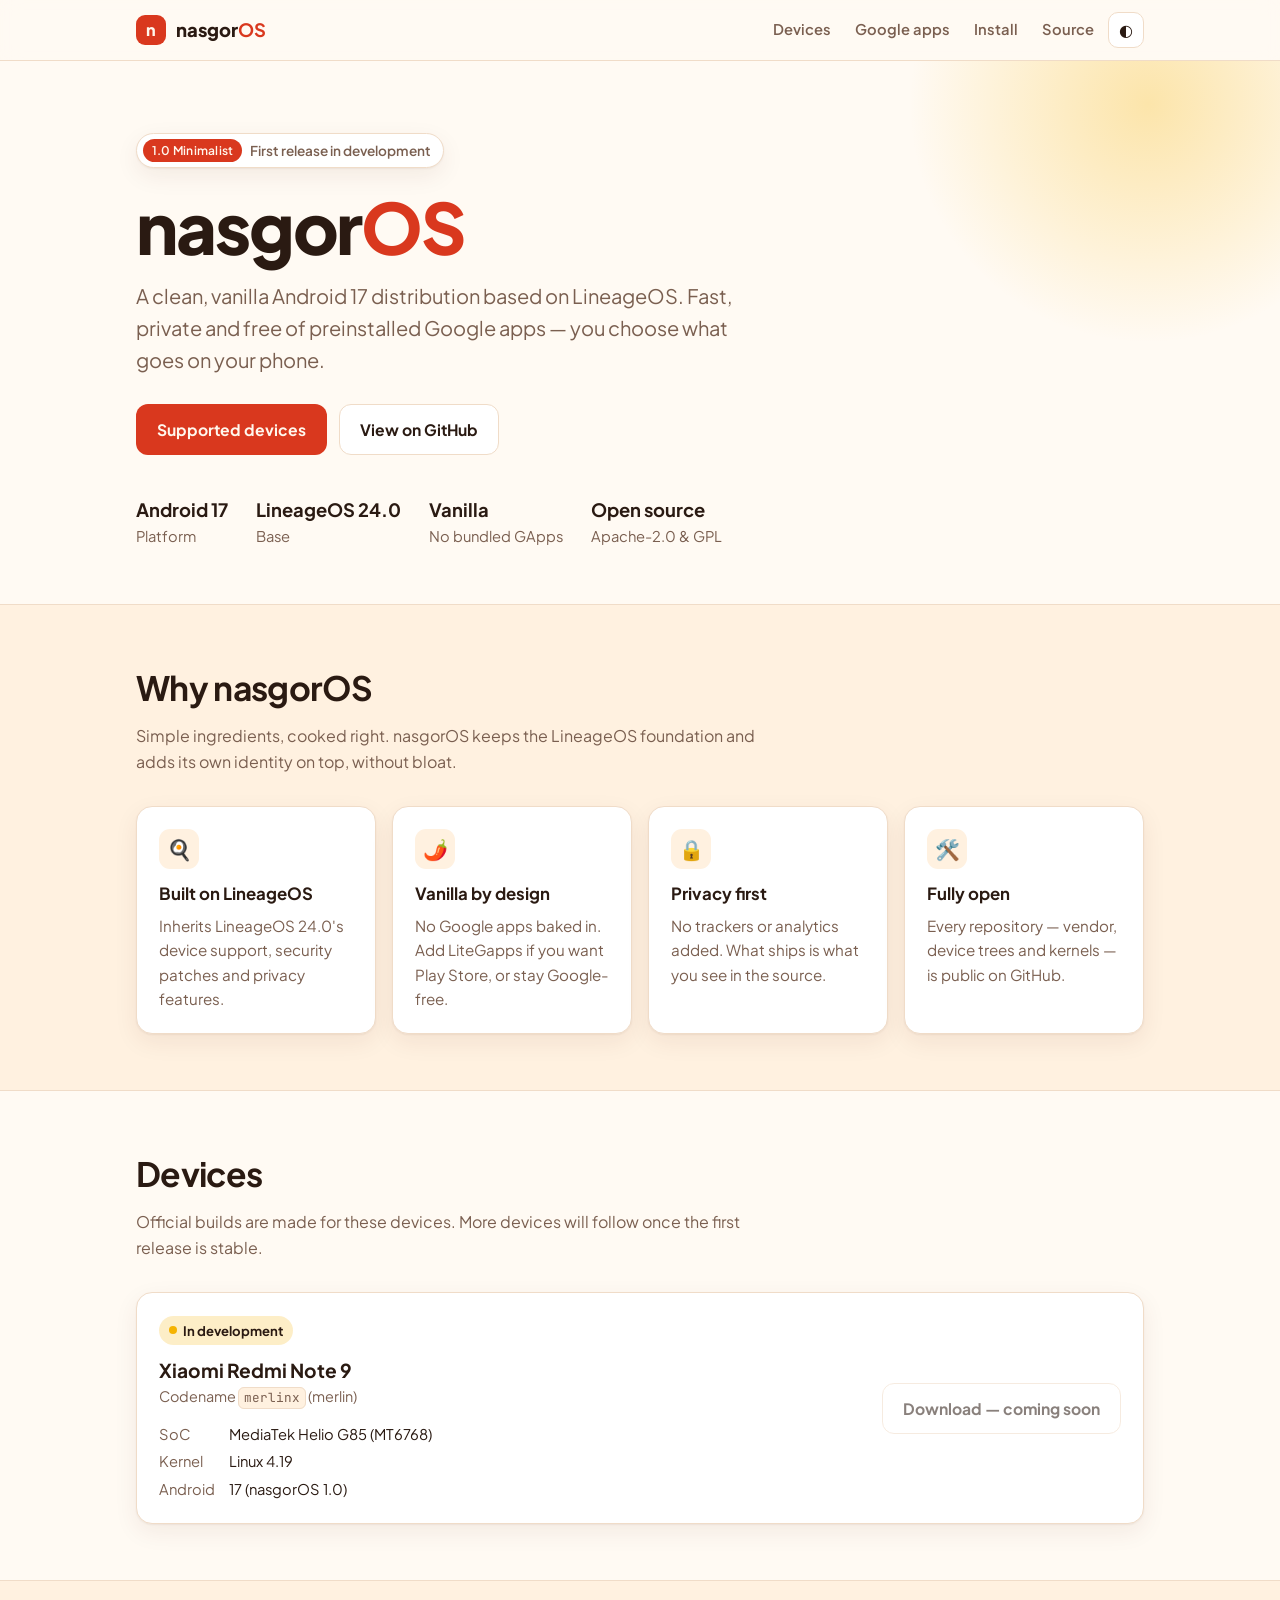
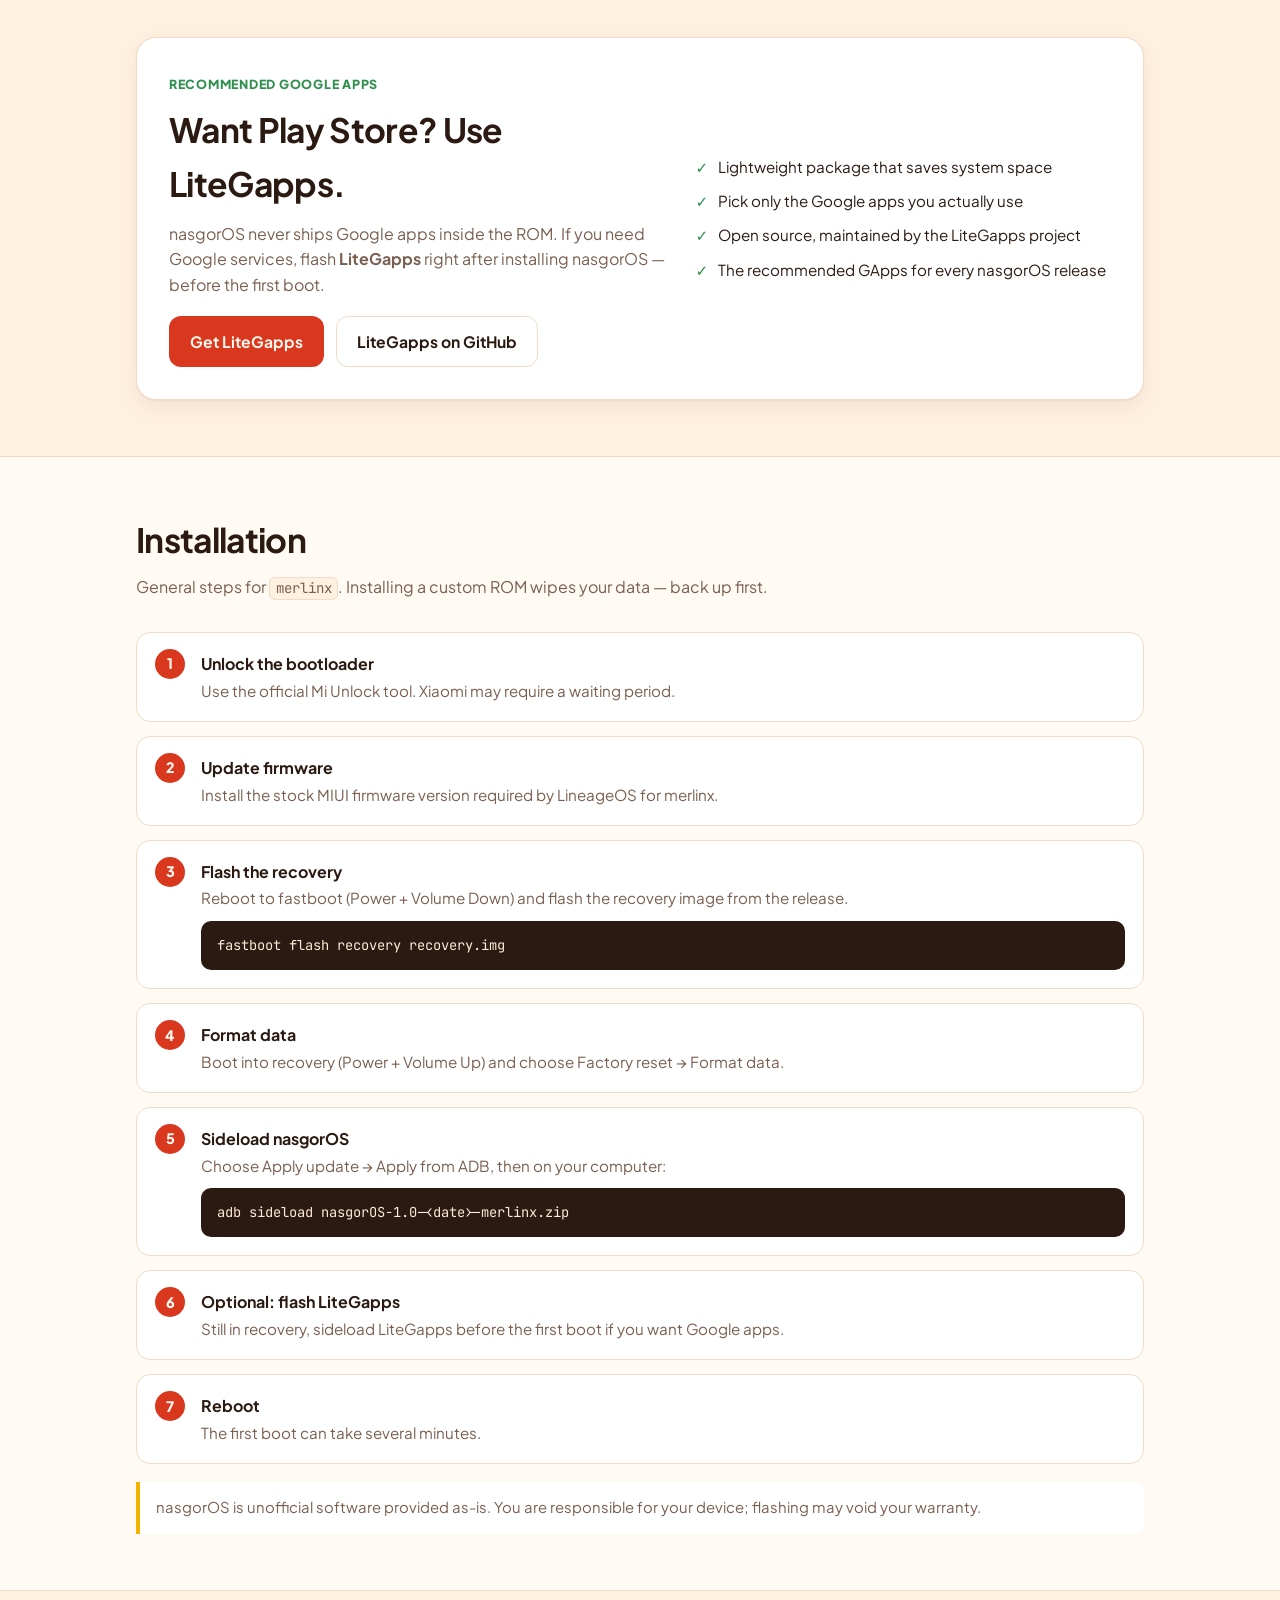
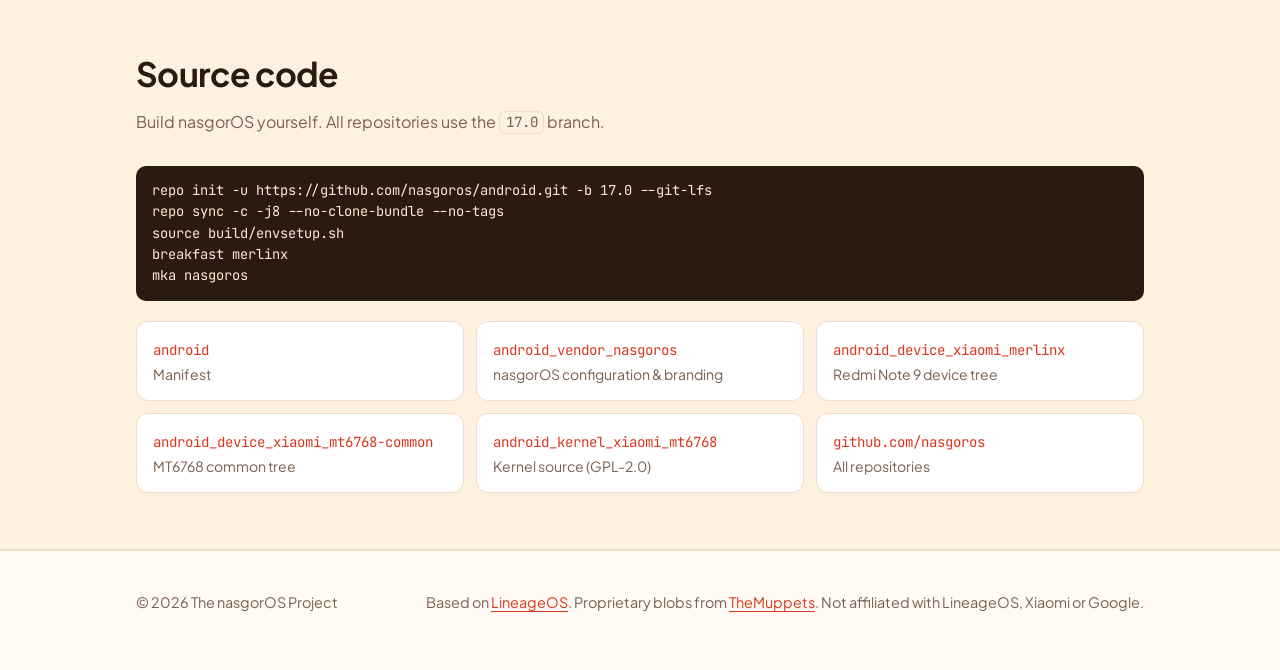
==== index.html @ b70491d4 "Add nasgorOS website Landing page with features, supported devices (merlinx, in development), LiteGa" ====
<!doctype html>
<html lang="en">
<head>
<meta charset="utf-8">
<meta name="viewport" content="width=device-width, initial-scale=1">
<title>nasgorOS</title>
<meta name="description" content="nasgorOS — a clean, vanilla Android 17 distribution based on LineageOS.">
<meta property="og:title" content="nasgorOS">
<meta property="og:description" content="A clean, vanilla Android 17 distribution based on LineageOS.">
<meta property="og:type" content="website">
<meta property="og:url" content="https://nasgoros.github.io/">
<link rel="icon" href="data:image/svg+xml,%3Csvg xmlns='http://www.w3.org/2000/svg' viewBox='0 0 64 64'%3E%3Crect width='64' height='64' rx='16' fill='%23d9381e'/%3E%3Ctext x='32' y='44' font-family='Arial,sans-serif' font-size='34' font-weight='700' text-anchor='middle' fill='%23fff7ed'%3En%3C/text%3E%3C/svg%3E">
<link rel="preconnect" href="https://fonts.googleapis.com">
<link rel="preconnect" href="https://fonts.gstatic.com" crossorigin>
<link href="https://fonts.googleapis.com/css2?family=Plus+Jakarta+Sans:wght@400;500;600;700;800&family=JetBrains+Mono:wght@400;500&display=swap" rel="stylesheet">
<style>
  :root {
    --bg: #fffaf3;
    --bg-soft: #fff1e0;
    --card: #ffffff;
    --text: #2a1a12;
    --muted: #7a5f50;
    --line: #f0dcc8;
    --chili: #d9381e;
    --chili-deep: #b02a14;
    --egg: #f5b301;
    --leaf: #2f8f4e;
    --code-bg: #2a1a12;
    --code-text: #fde9d4;
    --shadow: 0 1px 2px rgba(80, 30, 10, .06), 0 8px 24px rgba(80, 30, 10, .07);
  }
  @media (prefers-color-scheme: dark) {
    :root:not([data-theme="light"]) {
      --bg: #17100c;
      --bg-soft: #21160f;
      --card: #231811;
      --text: #fbeee2;
      --muted: #c4a693;
      --line: #3a2a1f;
      --chili: #ff5a3c;
      --chili-deep: #ff7a60;
      --egg: #ffc93c;
      --leaf: #5cc77f;
      --code-bg: #0f0a07;
      --code-text: #fde9d4;
      --shadow: 0 1px 2px rgba(0, 0, 0, .3), 0 8px 24px rgba(0, 0, 0, .25);
    }
  }
  :root[data-theme="dark"] {
    --bg: #17100c;
    --bg-soft: #21160f;
    --card: #231811;
    --text: #fbeee2;
    --muted: #c4a693;
    --line: #3a2a1f;
    --chili: #ff5a3c;
    --chili-deep: #ff7a60;
    --egg: #ffc93c;
    --leaf: #5cc77f;
    --code-bg: #0f0a07;
    --code-text: #fde9d4;
    --shadow: 0 1px 2px rgba(0, 0, 0, .3), 0 8px 24px rgba(0, 0, 0, .25);
  }

  * { box-sizing: border-box; }
  html { scroll-behavior: smooth; }
  body {
    margin: 0;
    background: var(--bg);
    color: var(--text);
    font-family: "Plus Jakarta Sans", system-ui, -apple-system, "Segoe UI", sans-serif;
    font-size: 16px;
    line-height: 1.6;
    -webkit-font-smoothing: antialiased;
  }
  a { color: var(--chili); text-decoration-thickness: 1px; text-underline-offset: 3px; }
  a:hover { color: var(--chili-deep); }
  code, pre { font-family: "JetBrains Mono", ui-monospace, monospace; }
  :not(pre) > code {
    background: var(--bg-soft);
    border: 1px solid var(--line);
    padding: .1em .4em;
    border-radius: 6px;
    font-size: .88em;
  }

  .wrap { max-width: 1040px; margin: 0 auto; padding: 0 16px; }

  /* Nav */
  header.nav {
    position: sticky; top: 0; z-index: 10;
    background: color-mix(in srgb, var(--bg) 85%, transparent);
    backdrop-filter: blur(10px);
    border-bottom: 1px solid var(--line);
  }
  header.nav .wrap { display: flex; align-items: center; gap: 16px; height: 60px; }
  .brand { display: flex; align-items: center; gap: 10px; font-weight: 800; font-size: 1.15rem; color: var(--text); text-decoration: none; }
  .brand .logo { width: 30px; height: 30px; border-radius: 9px; background: var(--chili); color: #fff7ed; display: grid; place-items: center; font-size: 1rem; }
  .brand b { color: var(--chili); }
  nav.links { margin-left: auto; display: flex; gap: 4px; align-items: center; }
  nav.links a { color: var(--muted); text-decoration: none; font-weight: 600; font-size: .92rem; padding: 6px 10px; border-radius: 8px; }
  nav.links a:hover { color: var(--text); background: var(--bg-soft); }
  .theme-btn { border: 1px solid var(--line); background: var(--card); color: var(--text); width: 36px; height: 36px; border-radius: 10px; cursor: pointer; font-size: 1rem; }
  @media (max-width: 680px) { nav.links a.opt { display: none; } }

  /* Hero */
  .hero { padding: 72px 0 56px; position: relative; overflow: hidden; }
  .hero::before {
    content: ""; position: absolute; inset: -40% -10% auto auto; width: 520px; height: 520px;
    background: radial-gradient(circle, color-mix(in srgb, var(--egg) 30%, transparent), transparent 65%);
    pointer-events: none;
  }
  .pill { display: inline-flex; align-items: center; gap: 8px; background: var(--card); border: 1px solid var(--line); border-radius: 999px; padding: 5px 12px 5px 6px; font-size: .85rem; font-weight: 600; color: var(--muted); box-shadow: var(--shadow); }
  .pill .tag { background: var(--chili); color: #fff7ed; border-radius: 999px; padding: 2px 9px; font-size: .75rem; letter-spacing: .02em; }
  h1 { font-size: clamp(2.6rem, 7vw, 4.4rem); line-height: 1.05; letter-spacing: -.03em; margin: 22px 0 16px; font-weight: 800; }
  h1 .os { color: var(--chili); }
  .lead { font-size: clamp(1.05rem, 2.2vw, 1.25rem); color: var(--muted); max-width: 620px; margin: 0 0 28px; }
  .cta { display: flex; gap: 12px; flex-wrap: wrap; }
  .btn { display: inline-flex; align-items: center; gap: 8px; padding: 12px 20px; border-radius: 12px; font-weight: 700; text-decoration: none; font-size: .98rem; border: 1px solid transparent; }
  .btn.primary { background: var(--chili); color: #fff7ed; }
  .btn.primary:hover { background: var(--chili-deep); color: #fff7ed; }
  .btn.ghost { background: var(--card); color: var(--text); border-color: var(--line); }
  .btn.ghost:hover { border-color: var(--chili); color: var(--text); }
  .facts { display: flex; gap: 28px; flex-wrap: wrap; margin-top: 40px; color: var(--muted); font-size: .92rem; }
  .facts strong { display: block; color: var(--text); font-size: 1.15rem; }

  /* Sections */
  section { padding: 56px 0; }
  section.alt { background: var(--bg-soft); border-block: 1px solid var(--line); }
  h2 { font-size: clamp(1.6rem, 3.5vw, 2.1rem); letter-spacing: -.02em; margin: 0 0 8px; }
  .sub { color: var(--muted); margin: 0 0 32px; max-width: 640px; }

  .grid { display: grid; grid-template-columns: repeat(auto-fit, minmax(230px, 1fr)); gap: 16px; }
  .card { background: var(--card); border: 1px solid var(--line); border-radius: 16px; padding: 22px; box-shadow: var(--shadow); }
  .card .ico { width: 40px; height: 40px; border-radius: 11px; display: grid; place-items: center; font-size: 1.25rem; margin-bottom: 12px; background: var(--bg-soft); }
  .card h3 { margin: 0 0 6px; font-size: 1.05rem; }
  .card p { margin: 0; color: var(--muted); font-size: .95rem; }

  /* Devices */
  .device { display: grid; grid-template-columns: 1fr auto; gap: 18px; align-items: center; }
  .device h3 { margin: 0; font-size: 1.2rem; }
  .device .code { color: var(--muted); font-size: .9rem; }
  .device dl { display: grid; grid-template-columns: max-content 1fr; gap: 4px 14px; margin: 14px 0 0; font-size: .92rem; }
  .device dt { color: var(--muted); }
  .device dd { margin: 0; }
  .status { display: inline-flex; align-items: center; gap: 6px; font-weight: 700; font-size: .82rem; padding: 4px 10px; border-radius: 999px; background: color-mix(in srgb, var(--egg) 22%, transparent); color: var(--text); }
  .status::before { content: ""; width: 8px; height: 8px; border-radius: 50%; background: var(--egg); }
  .btn[aria-disabled="true"] { opacity: .55; pointer-events: none; }
  @media (max-width: 640px) { .device { grid-template-columns: 1fr; } }

  /* LiteGapps */
  .gapps { display: grid; grid-template-columns: 1.2fr 1fr; gap: 28px; align-items: center; background: var(--card); border: 1px solid var(--line); border-radius: 20px; padding: 32px; box-shadow: var(--shadow); }
  .gapps .badge { display: inline-block; font-size: .78rem; font-weight: 800; letter-spacing: .06em; text-transform: uppercase; color: var(--leaf); margin-bottom: 8px; }
  .gapps h2 { margin-bottom: 10px; }
  .gapps p { color: var(--muted); margin: 0 0 18px; }
  .gapps ul { margin: 0; padding: 0; list-style: none; display: grid; gap: 10px; }
  .gapps li { display: flex; gap: 10px; align-items: flex-start; font-size: .95rem; }
  .gapps li::before { content: "✓"; color: var(--leaf); font-weight: 800; }
  @media (max-width: 760px) { .gapps { grid-template-columns: 1fr; padding: 24px; } }

  /* Install steps */
  ol.steps { counter-reset: s; list-style: none; padding: 0; margin: 0; display: grid; gap: 14px; }
  ol.steps li { counter-increment: s; position: relative; padding: 18px 18px 18px 64px; background: var(--card); border: 1px solid var(--line); border-radius: 14px; }
  ol.steps li::before { content: counter(s); position: absolute; left: 18px; top: 16px; width: 30px; height: 30px; border-radius: 50%; background: var(--chili); color: #fff7ed; display: grid; place-items: center; font-weight: 800; font-size: .9rem; }
  ol.steps strong { display: block; margin-bottom: 2px; }
  ol.steps p { margin: 0; color: var(--muted); font-size: .95rem; }
  pre { background: var(--code-bg); color: var(--code-text); padding: 14px 16px; border-radius: 10px; overflow-x: auto; font-size: .86rem; margin: 10px 0 0; line-height: 1.55; }
  .note { margin-top: 18px; padding: 14px 16px; border-left: 4px solid var(--egg); background: var(--card); border-radius: 0 10px 10px 0; color: var(--muted); font-size: .93rem; }

  /* Source */
  .repos { display: grid; grid-template-columns: repeat(auto-fit, minmax(280px, 1fr)); gap: 12px; }
  .repo { display: block; text-decoration: none; color: var(--text); background: var(--card); border: 1px solid var(--line); border-radius: 12px; padding: 14px 16px; }
  .repo:hover { border-color: var(--chili); color: var(--text); }
  .repo code { background: none; border: 0; padding: 0; font-size: .88rem; color: var(--chili); }
  .repo span { display: block; color: var(--muted); font-size: .88rem; margin-top: 2px; }

  footer { padding: 40px 0 56px; color: var(--muted); font-size: .9rem; border-top: 1px solid var(--line); }
  footer .wrap { display: flex; flex-wrap: wrap; gap: 12px 24px; justify-content: space-between; }
  footer p { margin: 0; }
</style>
</head>
<body>

<header class="nav">
  <div class="wrap">
    <a class="brand" href="#top"><span class="logo">n</span><span>nasgor<b>OS</b></span></a>
    <nav class="links">
      <a href="#devices">Devices</a>
      <a class="opt" href="#gapps">Google apps</a>
      <a class="opt" href="#install">Install</a>
      <a href="#source">Source</a>
      <button class="theme-btn" id="theme" type="button" aria-label="Toggle dark mode">◐</button>
    </nav>
  </div>
</header>

<main id="top">
  <section class="hero">
    <div class="wrap">
      <span class="pill"><span class="tag">1.0 Minimalist</span> First release in development</span>
      <h1>nasgor<span class="os">OS</span></h1>
      <p class="lead">A clean, vanilla Android 17 distribution based on LineageOS. Fast, private and free of preinstalled Google apps — you choose what goes on your phone.</p>
      <div class="cta">
        <a class="btn primary" href="#devices">Supported devices</a>
        <a class="btn ghost" href="https://github.com/nasgoros">View on GitHub</a>
      </div>
      <div class="facts">
        <div><strong>Android 17</strong>Platform</div>
        <div><strong>LineageOS 24.0</strong>Base</div>
        <div><strong>Vanilla</strong>No bundled GApps</div>
        <div><strong>Open source</strong>Apache-2.0 &amp; GPL</div>
      </div>
    </div>
  </section>

  <section class="alt">
    <div class="wrap">
      <h2>Why nasgorOS</h2>
      <p class="sub">Simple ingredients, cooked right. nasgorOS keeps the LineageOS foundation and adds its own identity on top, without bloat.</p>
      <div class="grid">
        <div class="card"><div class="ico">🍳</div><h3>Built on LineageOS</h3><p>Inherits LineageOS 24.0's device support, security patches and privacy features.</p></div>
        <div class="card"><div class="ico">🌶️</div><h3>Vanilla by design</h3><p>No Google apps baked in. Add LiteGapps if you want Play Store, or stay Google-free.</p></div>
        <div class="card"><div class="ico">🔒</div><h3>Privacy first</h3><p>No trackers or analytics added. What ships is what you see in the source.</p></div>
        <div class="card"><div class="ico">🛠️</div><h3>Fully open</h3><p>Every repository — vendor, device trees and kernels — is public on GitHub.</p></div>
      </div>
    </div>
  </section>

  <section id="devices">
    <div class="wrap">
      <h2>Devices</h2>
      <p class="sub">Official builds are made for these devices. More devices will follow once the first release is stable.</p>
      <div class="card device">
        <div>
          <span class="status">In development</span>
          <h3 style="margin-top:10px">Xiaomi Redmi Note 9</h3>
          <div class="code">Codename <code>merlinx</code> (merlin)</div>
          <dl>
            <dt>SoC</dt><dd>MediaTek Helio G85 (MT6768)</dd>
            <dt>Kernel</dt><dd>Linux 4.19</dd>
            <dt>Android</dt><dd>17 (nasgorOS 1.0)</dd>
          </dl>
        </div>
        <a class="btn ghost" aria-disabled="true" href="#devices">Download — coming soon</a>
      </div>
    </div>
  </section>

  <section id="gapps" class="alt">
    <div class="wrap">
      <div class="gapps">
        <div>
          <span class="badge">Recommended Google apps</span>
          <h2>Want Play Store? Use LiteGapps.</h2>
          <p>nasgorOS never ships Google apps inside the ROM. If you need Google services, flash <strong>LiteGapps</strong> right after installing nasgorOS — before the first boot.</p>
          <div class="cta">
            <a class="btn primary" href="https://litegapps.github.io/">Get LiteGapps</a>
            <a class="btn ghost" href="https://github.com/litegapps">LiteGapps on GitHub</a>
          </div>
        </div>
        <ul>
          <li>Lightweight package that saves system space</li>
          <li>Pick only the Google apps you actually use</li>
          <li>Open source, maintained by the LiteGapps project</li>
          <li>The recommended GApps for every nasgorOS release</li>
        </ul>
      </div>
    </div>
  </section>

  <section id="install">
    <div class="wrap">
      <h2>Installation</h2>
      <p class="sub">General steps for <code>merlinx</code>. Installing a custom ROM wipes your data — back up first.</p>
      <ol class="steps">
        <li><strong>Unlock the bootloader</strong><p>Use the official Mi Unlock tool. Xiaomi may require a waiting period.</p></li>
        <li><strong>Update firmware</strong><p>Install the stock MIUI firmware version required by LineageOS for merlinx.</p></li>
        <li><strong>Flash the recovery</strong><p>Reboot to fastboot (Power + Volume Down) and flash the recovery image from the release.</p>
          <pre>fastboot flash recovery recovery.img</pre></li>
        <li><strong>Format data</strong><p>Boot into recovery (Power + Volume Up) and choose Factory reset → Format data.</p></li>
        <li><strong>Sideload nasgorOS</strong><p>Choose Apply update → Apply from ADB, then on your computer:</p>
          <pre>adb sideload nasgorOS-1.0-&lt;date&gt;-merlinx.zip</pre></li>
        <li><strong>Optional: flash LiteGapps</strong><p>Still in recovery, sideload LiteGapps before the first boot if you want Google apps.</p></li>
        <li><strong>Reboot</strong><p>The first boot can take several minutes.</p></li>
      </ol>
      <div class="note">nasgorOS is unofficial software provided as-is. You are responsible for your device; flashing may void your warranty.</div>
    </div>
  </section>

  <section id="source" class="alt">
    <div class="wrap">
      <h2>Source code</h2>
      <p class="sub">Build nasgorOS yourself. All repositories use the <code>17.0</code> branch.</p>
      <pre>repo init -u https://github.com/nasgoros/android.git -b 17.0 --git-lfs
repo sync -c -j8 --no-clone-bundle --no-tags
source build/envsetup.sh
breakfast merlinx
mka nasgoros</pre>
      <div class="repos" style="margin-top:20px">
        <a class="repo" href="https://github.com/nasgoros/android"><code>android</code><span>Manifest</span></a>
        <a class="repo" href="https://github.com/nasgoros/android_vendor_nasgoros"><code>android_vendor_nasgoros</code><span>nasgorOS configuration &amp; branding</span></a>
        <a class="repo" href="https://github.com/nasgoros/android_device_xiaomi_merlinx"><code>android_device_xiaomi_merlinx</code><span>Redmi Note 9 device tree</span></a>
        <a class="repo" href="https://github.com/nasgoros/android_device_xiaomi_mt6768-common"><code>android_device_xiaomi_mt6768-common</code><span>MT6768 common tree</span></a>
        <a class="repo" href="https://github.com/nasgoros/android_kernel_xiaomi_mt6768"><code>android_kernel_xiaomi_mt6768</code><span>Kernel source (GPL-2.0)</span></a>
        <a class="repo" href="https://github.com/nasgoros"><code>github.com/nasgoros</code><span>All repositories</span></a>
      </div>
    </div>
  </section>
</main>

<footer>
  <div class="wrap">
    <p>© 2026 The nasgorOS Project</p>
    <p>Based on <a href="https://lineageos.org">LineageOS</a>. Proprietary blobs from <a href="https://github.com/TheMuppets">TheMuppets</a>. Not affiliated with LineageOS, Xiaomi or Google.</p>
  </div>
</footer>

<script>
  (function () {
    var root = document.documentElement;
    try {
      var saved = localStorage.getItem("theme");
      if (saved) root.setAttribute("data-theme", saved);
    } catch (e) {}
    document.getElementById("theme").addEventListener("click", function () {
      var current = root.getAttribute("data-theme") ||
        (matchMedia("(prefers-color-scheme: dark)").matches ? "dark" : "light");
      var next = current === "dark" ? "light" : "dark";
      root.setAttribute("data-theme", next);
      try { localStorage.setItem("theme", next); } catch (e) {}
    });
  })();
</script>
</body>
</html>
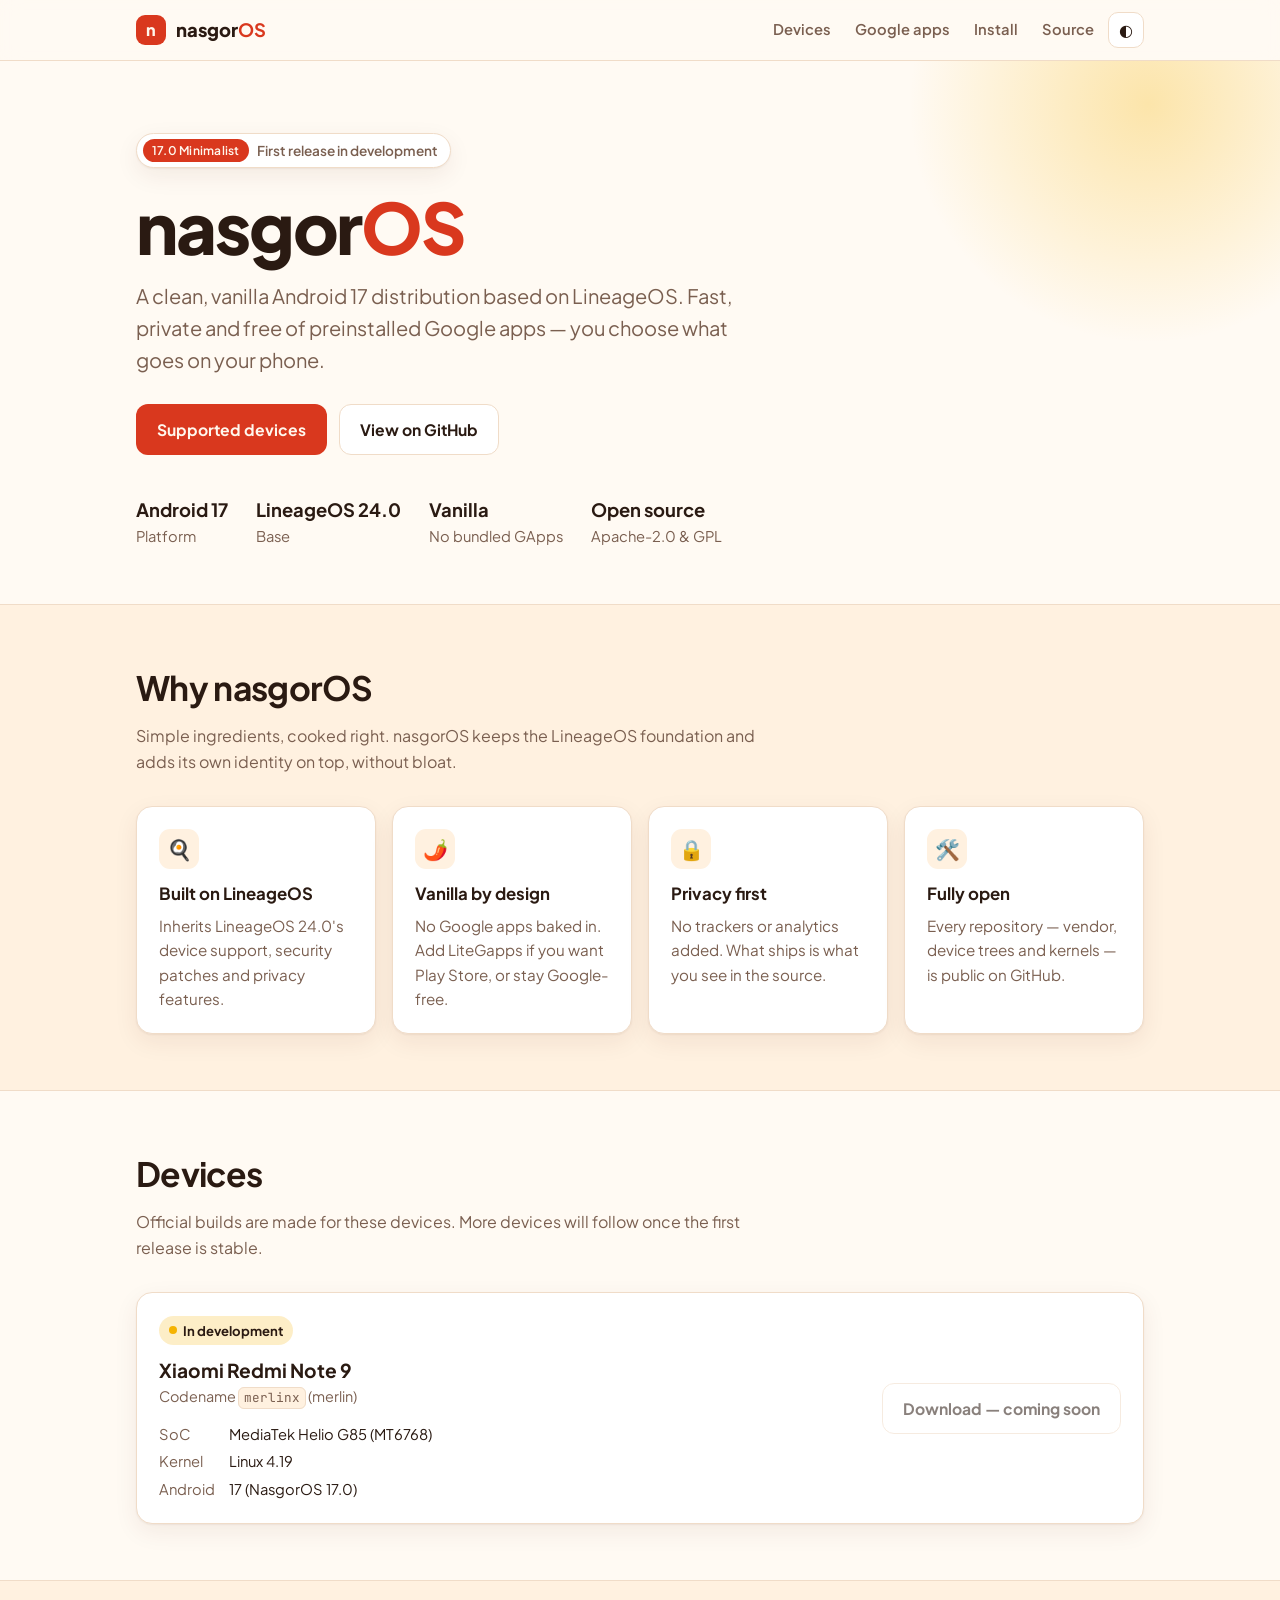
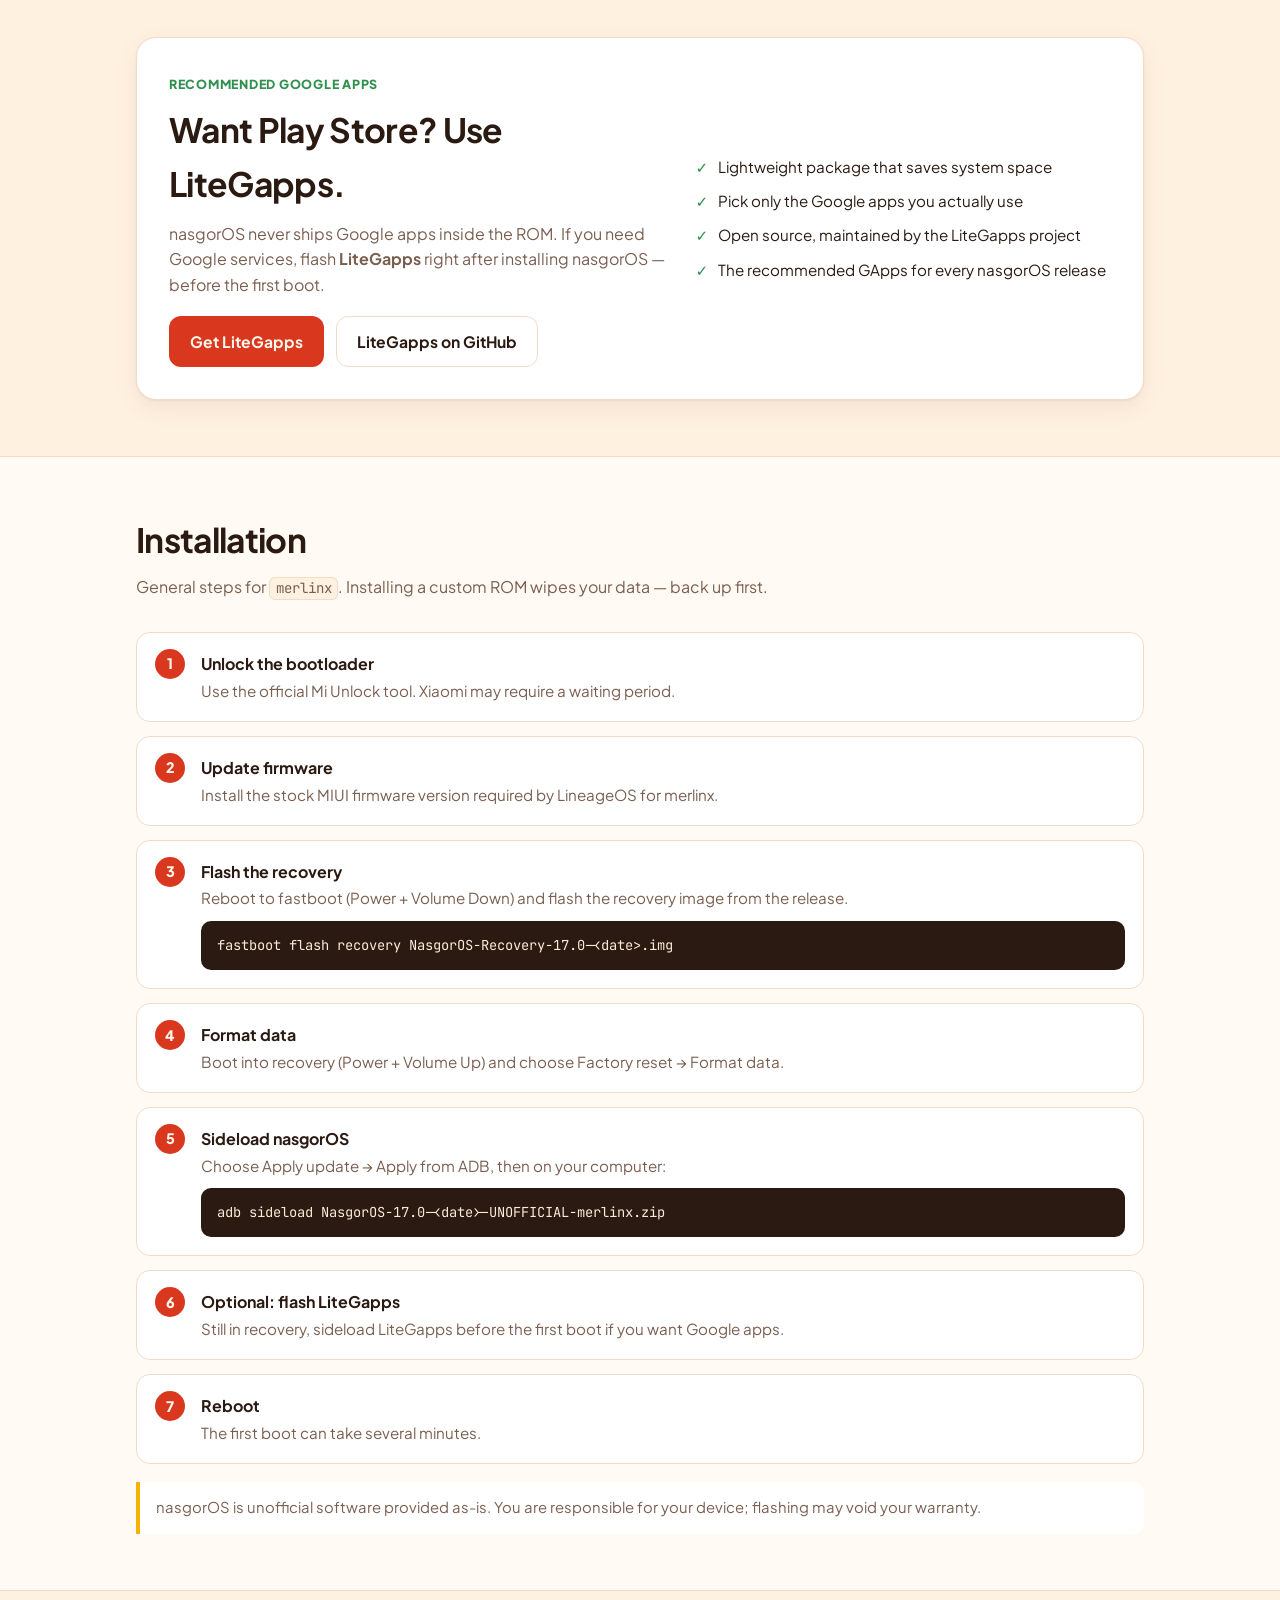
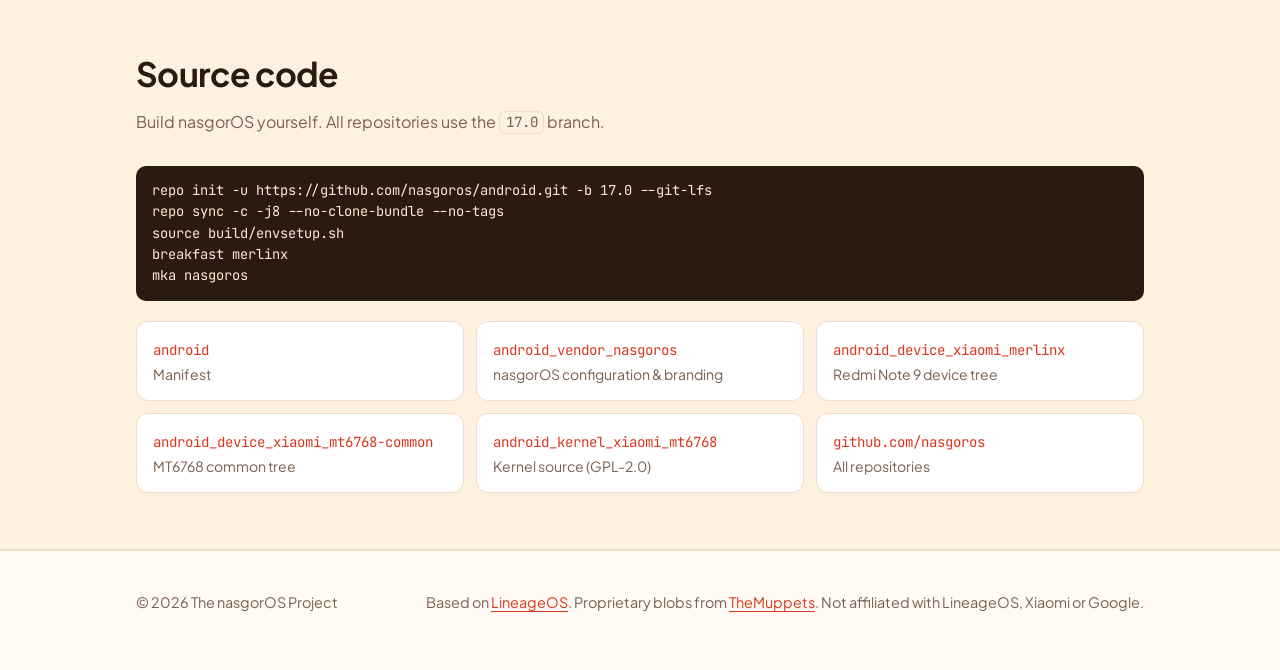
==== commit 3a043e67: "Use NasgorOS 17.0 versioning and file names Co-Authored-By: Claude Opus 5.5 <noreply@anthropic.com> " ====
--- a/index.html
+++ b/index.html
@@ -197,7 +197,7 @@
 <main id="top">
   <section class="hero">
     <div class="wrap">
-      <span class="pill"><span class="tag">1.0 Minimalist</span> First release in development</span>
+      <span class="pill"><span class="tag">17.0 Minimalist</span> First release in development</span>
       <h1>nasgor<span class="os">OS</span></h1>
       <p class="lead">A clean, vanilla Android 17 distribution based on LineageOS. Fast, private and free of preinstalled Google apps — you choose what goes on your phone.</p>
       <div class="cta">
@@ -238,7 +238,7 @@
           <dl>
             <dt>SoC</dt><dd>MediaTek Helio G85 (MT6768)</dd>
             <dt>Kernel</dt><dd>Linux 4.19</dd>
-            <dt>Android</dt><dd>17 (nasgorOS 1.0)</dd>
+            <dt>Android</dt><dd>17 (NasgorOS 17.0)</dd>
           </dl>
         </div>
         <a class="btn ghost" aria-disabled="true" href="#devices">Download — coming soon</a>
@@ -276,10 +276,10 @@
         <li><strong>Unlock the bootloader</strong><p>Use the official Mi Unlock tool. Xiaomi may require a waiting period.</p></li>
         <li><strong>Update firmware</strong><p>Install the stock MIUI firmware version required by LineageOS for merlinx.</p></li>
         <li><strong>Flash the recovery</strong><p>Reboot to fastboot (Power + Volume Down) and flash the recovery image from the release.</p>
-          <pre>fastboot flash recovery recovery.img</pre></li>
+          <pre>fastboot flash recovery NasgorOS-Recovery-17.0-&lt;date&gt;.img</pre></li>
         <li><strong>Format data</strong><p>Boot into recovery (Power + Volume Up) and choose Factory reset → Format data.</p></li>
         <li><strong>Sideload nasgorOS</strong><p>Choose Apply update → Apply from ADB, then on your computer:</p>
-          <pre>adb sideload nasgorOS-1.0-&lt;date&gt;-merlinx.zip</pre></li>
+          <pre>adb sideload NasgorOS-17.0-&lt;date&gt;-UNOFFICIAL-merlinx.zip</pre></li>
         <li><strong>Optional: flash LiteGapps</strong><p>Still in recovery, sideload LiteGapps before the first boot if you want Google apps.</p></li>
         <li><strong>Reboot</strong><p>The first boot can take several minutes.</p></li>
       </ol>
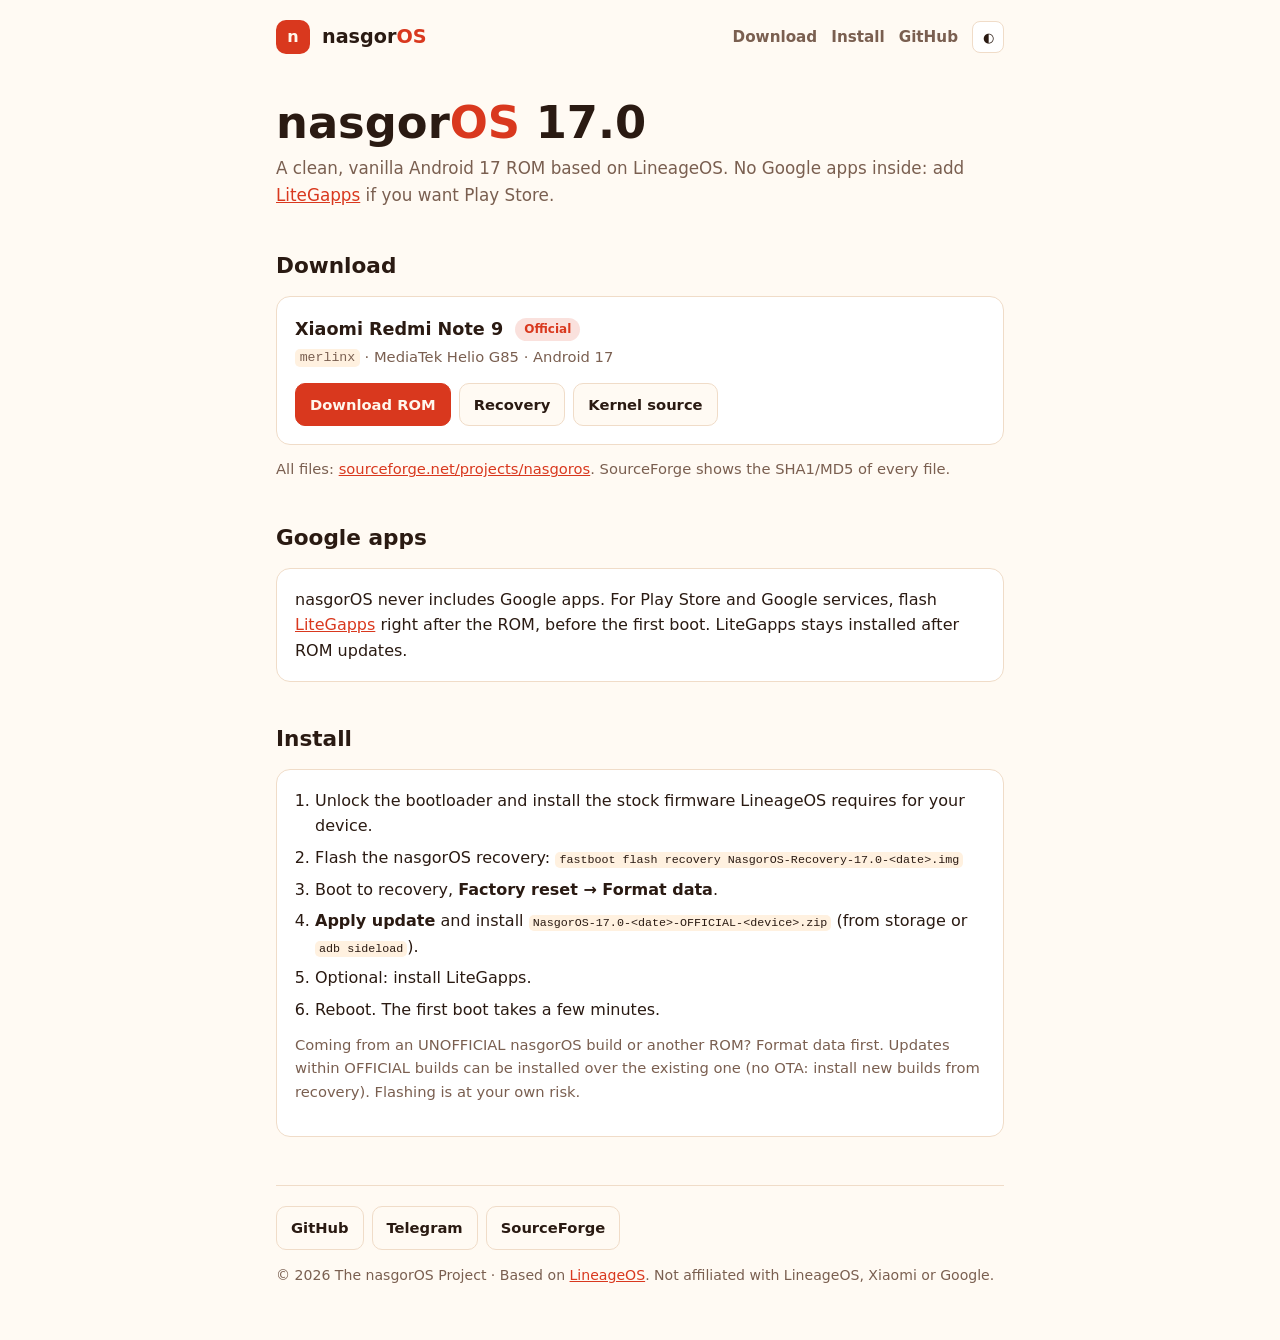
==== commit 7143d69b: "Simplify the site and link each device to its SourceForge folder One page: a card per device with di" ====
--- a/index.html
+++ b/index.html
@@ -4,324 +4,137 @@
 <meta charset="utf-8">
 <meta name="viewport" content="width=device-width, initial-scale=1">
 <title>nasgorOS</title>
-<meta name="description" content="nasgorOS — a clean, vanilla Android 17 distribution based on LineageOS.">
+<meta name="description" content="nasgorOS — a clean, vanilla Android 17 ROM based on LineageOS. Downloads on SourceForge.">
 <meta property="og:title" content="nasgorOS">
-<meta property="og:description" content="A clean, vanilla Android 17 distribution based on LineageOS.">
+<meta property="og:description" content="A clean, vanilla Android 17 ROM based on LineageOS.">
 <meta property="og:type" content="website">
 <meta property="og:url" content="https://nasgoros.github.io/">
 <link rel="icon" href="data:image/svg+xml,%3Csvg xmlns='http://www.w3.org/2000/svg' viewBox='0 0 64 64'%3E%3Crect width='64' height='64' rx='16' fill='%23d9381e'/%3E%3Ctext x='32' y='44' font-family='Arial,sans-serif' font-size='34' font-weight='700' text-anchor='middle' fill='%23fff7ed'%3En%3C/text%3E%3C/svg%3E">
-<link rel="preconnect" href="https://fonts.googleapis.com">
-<link rel="preconnect" href="https://fonts.gstatic.com" crossorigin>
-<link href="https://fonts.googleapis.com/css2?family=Plus+Jakarta+Sans:wght@400;500;600;700;800&family=JetBrains+Mono:wght@400;500&display=swap" rel="stylesheet">
 <style>
   :root {
-    --bg: #fffaf3;
-    --bg-soft: #fff1e0;
-    --card: #ffffff;
-    --text: #2a1a12;
-    --muted: #7a5f50;
-    --line: #f0dcc8;
-    --chili: #d9381e;
-    --chili-deep: #b02a14;
-    --egg: #f5b301;
-    --leaf: #2f8f4e;
-    --code-bg: #2a1a12;
-    --code-text: #fde9d4;
-    --shadow: 0 1px 2px rgba(80, 30, 10, .06), 0 8px 24px rgba(80, 30, 10, .07);
+    --bg: #fffaf3; --card: #ffffff; --text: #2a1a12; --muted: #7a5f50;
+    --line: #f0dcc8; --accent: #d9381e; --accent-hover: #b02a14; --code: #fff1e0;
   }
   @media (prefers-color-scheme: dark) {
     :root:not([data-theme="light"]) {
-      --bg: #17100c;
-      --bg-soft: #21160f;
-      --card: #231811;
-      --text: #fbeee2;
-      --muted: #c4a693;
-      --line: #3a2a1f;
-      --chili: #ff5a3c;
-      --chili-deep: #ff7a60;
-      --egg: #ffc93c;
-      --leaf: #5cc77f;
-      --code-bg: #0f0a07;
-      --code-text: #fde9d4;
-      --shadow: 0 1px 2px rgba(0, 0, 0, .3), 0 8px 24px rgba(0, 0, 0, .25);
+      --bg: #17100c; --card: #231811; --text: #fbeee2; --muted: #c4a693;
+      --line: #3a2a1f; --accent: #ff5a3c; --accent-hover: #ff7a60; --code: #2c1f17;
     }
   }
   :root[data-theme="dark"] {
-    --bg: #17100c;
-    --bg-soft: #21160f;
-    --card: #231811;
-    --text: #fbeee2;
-    --muted: #c4a693;
-    --line: #3a2a1f;
-    --chili: #ff5a3c;
-    --chili-deep: #ff7a60;
-    --egg: #ffc93c;
-    --leaf: #5cc77f;
-    --code-bg: #0f0a07;
-    --code-text: #fde9d4;
-    --shadow: 0 1px 2px rgba(0, 0, 0, .3), 0 8px 24px rgba(0, 0, 0, .25);
+    --bg: #17100c; --card: #231811; --text: #fbeee2; --muted: #c4a693;
+    --line: #3a2a1f; --accent: #ff5a3c; --accent-hover: #ff7a60; --code: #2c1f17;
   }
-
   * { box-sizing: border-box; }
-  html { scroll-behavior: smooth; }
   body {
-    margin: 0;
-    background: var(--bg);
-    color: var(--text);
-    font-family: "Plus Jakarta Sans", system-ui, -apple-system, "Segoe UI", sans-serif;
-    font-size: 16px;
-    line-height: 1.6;
-    -webkit-font-smoothing: antialiased;
+    margin: 0; background: var(--bg); color: var(--text); line-height: 1.6;
+    font-family: system-ui, -apple-system, "Segoe UI", Roboto, sans-serif;
   }
-  a { color: var(--chili); text-decoration-thickness: 1px; text-underline-offset: 3px; }
-  a:hover { color: var(--chili-deep); }
-  code, pre { font-family: "JetBrains Mono", ui-monospace, monospace; }
-  :not(pre) > code {
-    background: var(--bg-soft);
-    border: 1px solid var(--line);
-    padding: .1em .4em;
-    border-radius: 6px;
-    font-size: .88em;
-  }
-
-  .wrap { max-width: 1040px; margin: 0 auto; padding: 0 16px; }
-
-  /* Nav */
-  header.nav {
-    position: sticky; top: 0; z-index: 10;
-    background: color-mix(in srgb, var(--bg) 85%, transparent);
-    backdrop-filter: blur(10px);
-    border-bottom: 1px solid var(--line);
-  }
-  header.nav .wrap { display: flex; align-items: center; gap: 16px; height: 60px; }
-  .brand { display: flex; align-items: center; gap: 10px; font-weight: 800; font-size: 1.15rem; color: var(--text); text-decoration: none; }
-  .brand .logo { width: 30px; height: 30px; border-radius: 9px; background: var(--chili); color: #fff7ed; display: grid; place-items: center; font-size: 1rem; }
-  .brand b { color: var(--chili); }
-  nav.links { margin-left: auto; display: flex; gap: 4px; align-items: center; }
-  nav.links a { color: var(--muted); text-decoration: none; font-weight: 600; font-size: .92rem; padding: 6px 10px; border-radius: 8px; }
-  nav.links a:hover { color: var(--text); background: var(--bg-soft); }
-  .theme-btn { border: 1px solid var(--line); background: var(--card); color: var(--text); width: 36px; height: 36px; border-radius: 10px; cursor: pointer; font-size: 1rem; }
-  @media (max-width: 680px) { nav.links a.opt { display: none; } }
-
-  /* Hero */
-  .hero { padding: 72px 0 56px; position: relative; overflow: hidden; }
-  .hero::before {
-    content: ""; position: absolute; inset: -40% -10% auto auto; width: 520px; height: 520px;
-    background: radial-gradient(circle, color-mix(in srgb, var(--egg) 30%, transparent), transparent 65%);
-    pointer-events: none;
-  }
-  .pill { display: inline-flex; align-items: center; gap: 8px; background: var(--card); border: 1px solid var(--line); border-radius: 999px; padding: 5px 12px 5px 6px; font-size: .85rem; font-weight: 600; color: var(--muted); box-shadow: var(--shadow); }
-  .pill .tag { background: var(--chili); color: #fff7ed; border-radius: 999px; padding: 2px 9px; font-size: .75rem; letter-spacing: .02em; }
-  h1 { font-size: clamp(2.6rem, 7vw, 4.4rem); line-height: 1.05; letter-spacing: -.03em; margin: 22px 0 16px; font-weight: 800; }
-  h1 .os { color: var(--chili); }
-  .lead { font-size: clamp(1.05rem, 2.2vw, 1.25rem); color: var(--muted); max-width: 620px; margin: 0 0 28px; }
-  .cta { display: flex; gap: 12px; flex-wrap: wrap; }
-  .btn { display: inline-flex; align-items: center; gap: 8px; padding: 12px 20px; border-radius: 12px; font-weight: 700; text-decoration: none; font-size: .98rem; border: 1px solid transparent; }
-  .btn.primary { background: var(--chili); color: #fff7ed; }
-  .btn.primary:hover { background: var(--chili-deep); color: #fff7ed; }
-  .btn.ghost { background: var(--card); color: var(--text); border-color: var(--line); }
-  .btn.ghost:hover { border-color: var(--chili); color: var(--text); }
-  .facts { display: flex; gap: 28px; flex-wrap: wrap; margin-top: 40px; color: var(--muted); font-size: .92rem; }
-  .facts strong { display: block; color: var(--text); font-size: 1.15rem; }
-
-  /* Sections */
-  section { padding: 56px 0; }
-  section.alt { background: var(--bg-soft); border-block: 1px solid var(--line); }
-  h2 { font-size: clamp(1.6rem, 3.5vw, 2.1rem); letter-spacing: -.02em; margin: 0 0 8px; }
-  .sub { color: var(--muted); margin: 0 0 32px; max-width: 640px; }
-
-  .grid { display: grid; grid-template-columns: repeat(auto-fit, minmax(230px, 1fr)); gap: 16px; }
-  .card { background: var(--card); border: 1px solid var(--line); border-radius: 16px; padding: 22px; box-shadow: var(--shadow); }
-  .card .ico { width: 40px; height: 40px; border-radius: 11px; display: grid; place-items: center; font-size: 1.25rem; margin-bottom: 12px; background: var(--bg-soft); }
-  .card h3 { margin: 0 0 6px; font-size: 1.05rem; }
-  .card p { margin: 0; color: var(--muted); font-size: .95rem; }
-
-  /* Devices */
-  .device { display: grid; grid-template-columns: 1fr auto; gap: 18px; align-items: center; }
-  .device h3 { margin: 0; font-size: 1.2rem; }
-  .device .code { color: var(--muted); font-size: .9rem; }
-  .device dl { display: grid; grid-template-columns: max-content 1fr; gap: 4px 14px; margin: 14px 0 0; font-size: .92rem; }
-  .device dt { color: var(--muted); }
-  .device dd { margin: 0; }
-  .status { display: inline-flex; align-items: center; gap: 6px; font-weight: 700; font-size: .82rem; padding: 4px 10px; border-radius: 999px; background: color-mix(in srgb, var(--egg) 22%, transparent); color: var(--text); }
-  .status::before { content: ""; width: 8px; height: 8px; border-radius: 50%; background: var(--egg); }
-  .btn[aria-disabled="true"] { opacity: .55; pointer-events: none; }
-  @media (max-width: 640px) { .device { grid-template-columns: 1fr; } }
-
-  /* LiteGapps */
-  .gapps { display: grid; grid-template-columns: 1.2fr 1fr; gap: 28px; align-items: center; background: var(--card); border: 1px solid var(--line); border-radius: 20px; padding: 32px; box-shadow: var(--shadow); }
-  .gapps .badge { display: inline-block; font-size: .78rem; font-weight: 800; letter-spacing: .06em; text-transform: uppercase; color: var(--leaf); margin-bottom: 8px; }
-  .gapps h2 { margin-bottom: 10px; }
-  .gapps p { color: var(--muted); margin: 0 0 18px; }
-  .gapps ul { margin: 0; padding: 0; list-style: none; display: grid; gap: 10px; }
-  .gapps li { display: flex; gap: 10px; align-items: flex-start; font-size: .95rem; }
-  .gapps li::before { content: "✓"; color: var(--leaf); font-weight: 800; }
-  @media (max-width: 760px) { .gapps { grid-template-columns: 1fr; padding: 24px; } }
-
-  /* Install steps */
-  ol.steps { counter-reset: s; list-style: none; padding: 0; margin: 0; display: grid; gap: 14px; }
-  ol.steps li { counter-increment: s; position: relative; padding: 18px 18px 18px 64px; background: var(--card); border: 1px solid var(--line); border-radius: 14px; }
-  ol.steps li::before { content: counter(s); position: absolute; left: 18px; top: 16px; width: 30px; height: 30px; border-radius: 50%; background: var(--chili); color: #fff7ed; display: grid; place-items: center; font-weight: 800; font-size: .9rem; }
-  ol.steps strong { display: block; margin-bottom: 2px; }
-  ol.steps p { margin: 0; color: var(--muted); font-size: .95rem; }
-  pre { background: var(--code-bg); color: var(--code-text); padding: 14px 16px; border-radius: 10px; overflow-x: auto; font-size: .86rem; margin: 10px 0 0; line-height: 1.55; }
-  .note { margin-top: 18px; padding: 14px 16px; border-left: 4px solid var(--egg); background: var(--card); border-radius: 0 10px 10px 0; color: var(--muted); font-size: .93rem; }
-
-  /* Source */
-  .repos { display: grid; grid-template-columns: repeat(auto-fit, minmax(280px, 1fr)); gap: 12px; }
-  .repo { display: block; text-decoration: none; color: var(--text); background: var(--card); border: 1px solid var(--line); border-radius: 12px; padding: 14px 16px; }
-  .repo:hover { border-color: var(--chili); color: var(--text); }
-  .repo code { background: none; border: 0; padding: 0; font-size: .88rem; color: var(--chili); }
-  .repo span { display: block; color: var(--muted); font-size: .88rem; margin-top: 2px; }
-
-  footer { padding: 40px 0 56px; color: var(--muted); font-size: .9rem; border-top: 1px solid var(--line); }
-  footer .wrap { display: flex; flex-wrap: wrap; gap: 12px 24px; justify-content: space-between; }
-  footer p { margin: 0; }
+  a { color: var(--accent); }
+  a:hover { color: var(--accent-hover); }
+  code { background: var(--code); padding: .1em .35em; border-radius: 5px; font-size: .9em; }
+  .wrap { max-width: 760px; margin: 0 auto; padding: 0 16px; }
+  header { display: flex; align-items: center; gap: 12px; padding: 20px 0; }
+  .logo { width: 34px; height: 34px; border-radius: 10px; background: var(--accent); color: #fff7ed;
+          display: grid; place-items: center; font-weight: 800; }
+  header strong { font-size: 1.2rem; }
+  header strong b { color: var(--accent); }
+  header nav { margin-left: auto; display: flex; gap: 14px; align-items: center; font-size: .95rem; }
+  header nav a { color: var(--muted); text-decoration: none; font-weight: 600; }
+  header nav a:hover { color: var(--text); }
+  .theme { border: 1px solid var(--line); background: var(--card); color: var(--text);
+           width: 32px; height: 32px; border-radius: 8px; cursor: pointer; }
+  h1 { font-size: clamp(2rem, 6vw, 2.8rem); line-height: 1.1; margin: 24px 0 8px; }
+  h1 span { color: var(--accent); }
+  .lead { color: var(--muted); margin: 0 0 8px; font-size: 1.05rem; }
+  h2 { font-size: 1.35rem; margin: 40px 0 12px; }
+  .card { background: var(--card); border: 1px solid var(--line); border-radius: 14px; padding: 18px; margin-bottom: 12px; }
+  .device h3 { margin: 0; font-size: 1.1rem; }
+  .device .meta { color: var(--muted); font-size: .92rem; margin: 2px 0 14px; }
+  .badge { display: inline-block; font-size: .75rem; font-weight: 700; padding: 2px 9px; border-radius: 999px;
+           background: color-mix(in srgb, var(--accent) 15%, transparent); color: var(--accent); margin-left: 6px;
+           vertical-align: middle; }
+  .buttons { display: flex; flex-wrap: wrap; gap: 8px; }
+  .btn { display: inline-block; padding: 9px 14px; border-radius: 10px; font-weight: 700; font-size: .92rem;
+         text-decoration: none; border: 1px solid var(--line); color: var(--text); background: var(--bg); }
+  .btn:hover { border-color: var(--accent); color: var(--text); }
+  .btn.main { background: var(--accent); border-color: var(--accent); color: #fff7ed; }
+  .btn.main:hover { background: var(--accent-hover); color: #fff7ed; }
+  ol { padding-left: 20px; margin: 0; }
+  ol li { margin-bottom: 6px; }
+  .note { color: var(--muted); font-size: .92rem; margin-top: 10px; }
+  footer { border-top: 1px solid var(--line); margin-top: 48px; padding: 20px 0 40px; color: var(--muted); font-size: .88rem; }
+  footer .buttons { margin-bottom: 12px; }
 </style>
 </head>
 <body>
+<div class="wrap">
+  <header>
+    <div class="logo">n</div>
+    <strong>nasgor<b>OS</b></strong>
+    <nav>
+      <a href="#download">Download</a>
+      <a href="#install">Install</a>
+      <a href="https://github.com/nasgoros">GitHub</a>
+      <button class="theme" id="theme" type="button" aria-label="Toggle dark mode">◐</button>
+    </nav>
+  </header>
 
-<header class="nav">
-  <div class="wrap">
-    <a class="brand" href="#top"><span class="logo">n</span><span>nasgor<b>OS</b></span></a>
-    <nav class="links">
-      <a href="#devices">Devices</a>
-      <a class="opt" href="#gapps">Google apps</a>
-      <a class="opt" href="#install">Install</a>
-      <a href="#source">Source</a>
-      <button class="theme-btn" id="theme" type="button" aria-label="Toggle dark mode">◐</button>
-    </nav>
+  <h1>nasgor<span>OS</span> 17.0</h1>
+  <p class="lead">A clean, vanilla Android 17 ROM based on LineageOS. No Google apps inside: add
+    <a href="https://litegapps.github.io/">LiteGapps</a> if you want Play Store.</p>
+
+  <h2 id="download">Download</h2>
+  <!-- One card per device. Files live on SourceForge: <device folder>/<Android version>/ -->
+  <div class="card device">
+    <h3>Xiaomi Redmi Note 9 <span class="badge">Official</span></h3>
+    <div class="meta"><code>merlinx</code> · MediaTek Helio G85 · Android 17</div>
+    <div class="buttons">
+      <a class="btn main" href="https://sourceforge.net/projects/nasgoros/files/merlin/17.0/">Download ROM</a>
+      <a class="btn" href="https://sourceforge.net/projects/nasgoros/files/merlin/17.0/recovery/">Recovery</a>
+      <a class="btn" href="https://github.com/nasgoros/android_kernel_xiaomi_mt6768">Kernel source</a>
+    </div>
   </div>
-</header>
+  <p class="note">All files: <a href="https://sourceforge.net/projects/nasgoros/files/">sourceforge.net/projects/nasgoros</a>.
+    SourceForge shows the SHA1/MD5 of every file.</p>
 
-<main id="top">
-  <section class="hero">
-    <div class="wrap">
-      <span class="pill"><span class="tag">17.0 Minimalist</span> First release in development</span>
-      <h1>nasgor<span class="os">OS</span></h1>
-      <p class="lead">A clean, vanilla Android 17 distribution based on LineageOS. Fast, private and free of preinstalled Google apps — you choose what goes on your phone.</p>
-      <div class="cta">
-        <a class="btn primary" href="#devices">Supported devices</a>
-        <a class="btn ghost" href="https://github.com/nasgoros">View on GitHub</a>
-      </div>
-      <div class="facts">
-        <div><strong>Android 17</strong>Platform</div>
-        <div><strong>LineageOS 24.0</strong>Base</div>
-        <div><strong>Vanilla</strong>No bundled GApps</div>
-        <div><strong>Open source</strong>Apache-2.0 &amp; GPL</div>
-      </div>
+  <h2>Google apps</h2>
+  <div class="card">
+    nasgorOS never includes Google apps. For Play Store and Google services, flash
+    <a href="https://litegapps.github.io/">LiteGapps</a> right after the ROM, before the first boot.
+    LiteGapps stays installed after ROM updates.
+  </div>
+
+  <h2 id="install">Install</h2>
+  <div class="card">
+    <ol>
+      <li>Unlock the bootloader and install the stock firmware LineageOS requires for your device.</li>
+      <li>Flash the nasgorOS recovery: <code>fastboot flash recovery NasgorOS-Recovery-17.0-&lt;date&gt;.img</code></li>
+      <li>Boot to recovery, <strong>Factory reset → Format data</strong>.</li>
+      <li><strong>Apply update</strong> and install <code>NasgorOS-17.0-&lt;date&gt;-OFFICIAL-&lt;device&gt;.zip</code>
+        (from storage or <code>adb sideload</code>).</li>
+      <li>Optional: install LiteGapps.</li>
+      <li>Reboot. The first boot takes a few minutes.</li>
+    </ol>
+    <p class="note">Coming from an UNOFFICIAL nasgorOS build or another ROM? Format data first.
+      Updates within OFFICIAL builds can be installed over the existing one (no OTA: install new builds
+      from recovery). Flashing is at your own risk.</p>
+  </div>
+
+  <footer>
+    <div class="buttons">
+      <a class="btn" href="https://github.com/nasgoros">GitHub</a>
+      <a class="btn" href="https://t.me/nasgoros">Telegram</a>
+      <a class="btn" href="https://sourceforge.net/projects/nasgoros/">SourceForge</a>
     </div>
-  </section>
-
-  <section class="alt">
-    <div class="wrap">
-      <h2>Why nasgorOS</h2>
-      <p class="sub">Simple ingredients, cooked right. nasgorOS keeps the LineageOS foundation and adds its own identity on top, without bloat.</p>
-      <div class="grid">
-        <div class="card"><div class="ico">🍳</div><h3>Built on LineageOS</h3><p>Inherits LineageOS 24.0's device support, security patches and privacy features.</p></div>
-        <div class="card"><div class="ico">🌶️</div><h3>Vanilla by design</h3><p>No Google apps baked in. Add LiteGapps if you want Play Store, or stay Google-free.</p></div>
-        <div class="card"><div class="ico">🔒</div><h3>Privacy first</h3><p>No trackers or analytics added. What ships is what you see in the source.</p></div>
-        <div class="card"><div class="ico">🛠️</div><h3>Fully open</h3><p>Every repository — vendor, device trees and kernels — is public on GitHub.</p></div>
-      </div>
-    </div>
-  </section>
-
-  <section id="devices">
-    <div class="wrap">
-      <h2>Devices</h2>
-      <p class="sub">Official builds are made for these devices. More devices will follow once the first release is stable.</p>
-      <div class="card device">
-        <div>
-          <span class="status">In development</span>
-          <h3 style="margin-top:10px">Xiaomi Redmi Note 9</h3>
-          <div class="code">Codename <code>merlinx</code> (merlin)</div>
-          <dl>
-            <dt>SoC</dt><dd>MediaTek Helio G85 (MT6768)</dd>
-            <dt>Kernel</dt><dd>Linux 4.19</dd>
-            <dt>Android</dt><dd>17 (NasgorOS 17.0)</dd>
-          </dl>
-        </div>
-        <a class="btn ghost" aria-disabled="true" href="#devices">Download — coming soon</a>
-      </div>
-    </div>
-  </section>
-
-  <section id="gapps" class="alt">
-    <div class="wrap">
-      <div class="gapps">
-        <div>
-          <span class="badge">Recommended Google apps</span>
-          <h2>Want Play Store? Use LiteGapps.</h2>
-          <p>nasgorOS never ships Google apps inside the ROM. If you need Google services, flash <strong>LiteGapps</strong> right after installing nasgorOS — before the first boot.</p>
-          <div class="cta">
-            <a class="btn primary" href="https://litegapps.github.io/">Get LiteGapps</a>
-            <a class="btn ghost" href="https://github.com/litegapps">LiteGapps on GitHub</a>
-          </div>
-        </div>
-        <ul>
-          <li>Lightweight package that saves system space</li>
-          <li>Pick only the Google apps you actually use</li>
-          <li>Open source, maintained by the LiteGapps project</li>
-          <li>The recommended GApps for every nasgorOS release</li>
-        </ul>
-      </div>
-    </div>
-  </section>
-
-  <section id="install">
-    <div class="wrap">
-      <h2>Installation</h2>
-      <p class="sub">General steps for <code>merlinx</code>. Installing a custom ROM wipes your data — back up first.</p>
-      <ol class="steps">
-        <li><strong>Unlock the bootloader</strong><p>Use the official Mi Unlock tool. Xiaomi may require a waiting period.</p></li>
-        <li><strong>Update firmware</strong><p>Install the stock MIUI firmware version required by LineageOS for merlinx.</p></li>
-        <li><strong>Flash the recovery</strong><p>Reboot to fastboot (Power + Volume Down) and flash the recovery image from the release.</p>
-          <pre>fastboot flash recovery NasgorOS-Recovery-17.0-&lt;date&gt;.img</pre></li>
-        <li><strong>Format data</strong><p>Boot into recovery (Power + Volume Up) and choose Factory reset → Format data.</p></li>
-        <li><strong>Sideload nasgorOS</strong><p>Choose Apply update → Apply from ADB, then on your computer:</p>
-          <pre>adb sideload NasgorOS-17.0-&lt;date&gt;-UNOFFICIAL-merlinx.zip</pre></li>
-        <li><strong>Optional: flash LiteGapps</strong><p>Still in recovery, sideload LiteGapps before the first boot if you want Google apps.</p></li>
-        <li><strong>Reboot</strong><p>The first boot can take several minutes.</p></li>
-      </ol>
-      <div class="note">nasgorOS is unofficial software provided as-is. You are responsible for your device; flashing may void your warranty.</div>
-    </div>
-  </section>
-
-  <section id="source" class="alt">
-    <div class="wrap">
-      <h2>Source code</h2>
-      <p class="sub">Build nasgorOS yourself. All repositories use the <code>17.0</code> branch.</p>
-      <pre>repo init -u https://github.com/nasgoros/android.git -b 17.0 --git-lfs
-repo sync -c -j8 --no-clone-bundle --no-tags
-source build/envsetup.sh
-breakfast merlinx
-mka nasgoros</pre>
-      <div class="repos" style="margin-top:20px">
-        <a class="repo" href="https://github.com/nasgoros/android"><code>android</code><span>Manifest</span></a>
-        <a class="repo" href="https://github.com/nasgoros/android_vendor_nasgoros"><code>android_vendor_nasgoros</code><span>nasgorOS configuration &amp; branding</span></a>
-        <a class="repo" href="https://github.com/nasgoros/android_device_xiaomi_merlinx"><code>android_device_xiaomi_merlinx</code><span>Redmi Note 9 device tree</span></a>
-        <a class="repo" href="https://github.com/nasgoros/android_device_xiaomi_mt6768-common"><code>android_device_xiaomi_mt6768-common</code><span>MT6768 common tree</span></a>
-        <a class="repo" href="https://github.com/nasgoros/android_kernel_xiaomi_mt6768"><code>android_kernel_xiaomi_mt6768</code><span>Kernel source (GPL-2.0)</span></a>
-        <a class="repo" href="https://github.com/nasgoros"><code>github.com/nasgoros</code><span>All repositories</span></a>
-      </div>
-    </div>
-  </section>
-</main>
-
-<footer>
-  <div class="wrap">
-    <p>© 2026 The nasgorOS Project</p>
-    <p>Based on <a href="https://lineageos.org">LineageOS</a>. Proprietary blobs from <a href="https://github.com/TheMuppets">TheMuppets</a>. Not affiliated with LineageOS, Xiaomi or Google.</p>
-  </div>
-</footer>
-
+    <p>© 2026 The nasgorOS Project · Based on <a href="https://lineageos.org">LineageOS</a>.
+      Not affiliated with LineageOS, Xiaomi or Google.</p>
+  </footer>
+</div>
 <script>
   (function () {
     var root = document.documentElement;
-    try {
-      var saved = localStorage.getItem("theme");
-      if (saved) root.setAttribute("data-theme", saved);
-    } catch (e) {}
+    try { var saved = localStorage.getItem("theme"); if (saved) root.setAttribute("data-theme", saved); } catch (e) {}
     document.getElementById("theme").addEventListener("click", function () {
       var current = root.getAttribute("data-theme") ||
         (matchMedia("(prefers-color-scheme: dark)").matches ? "dark" : "light");
